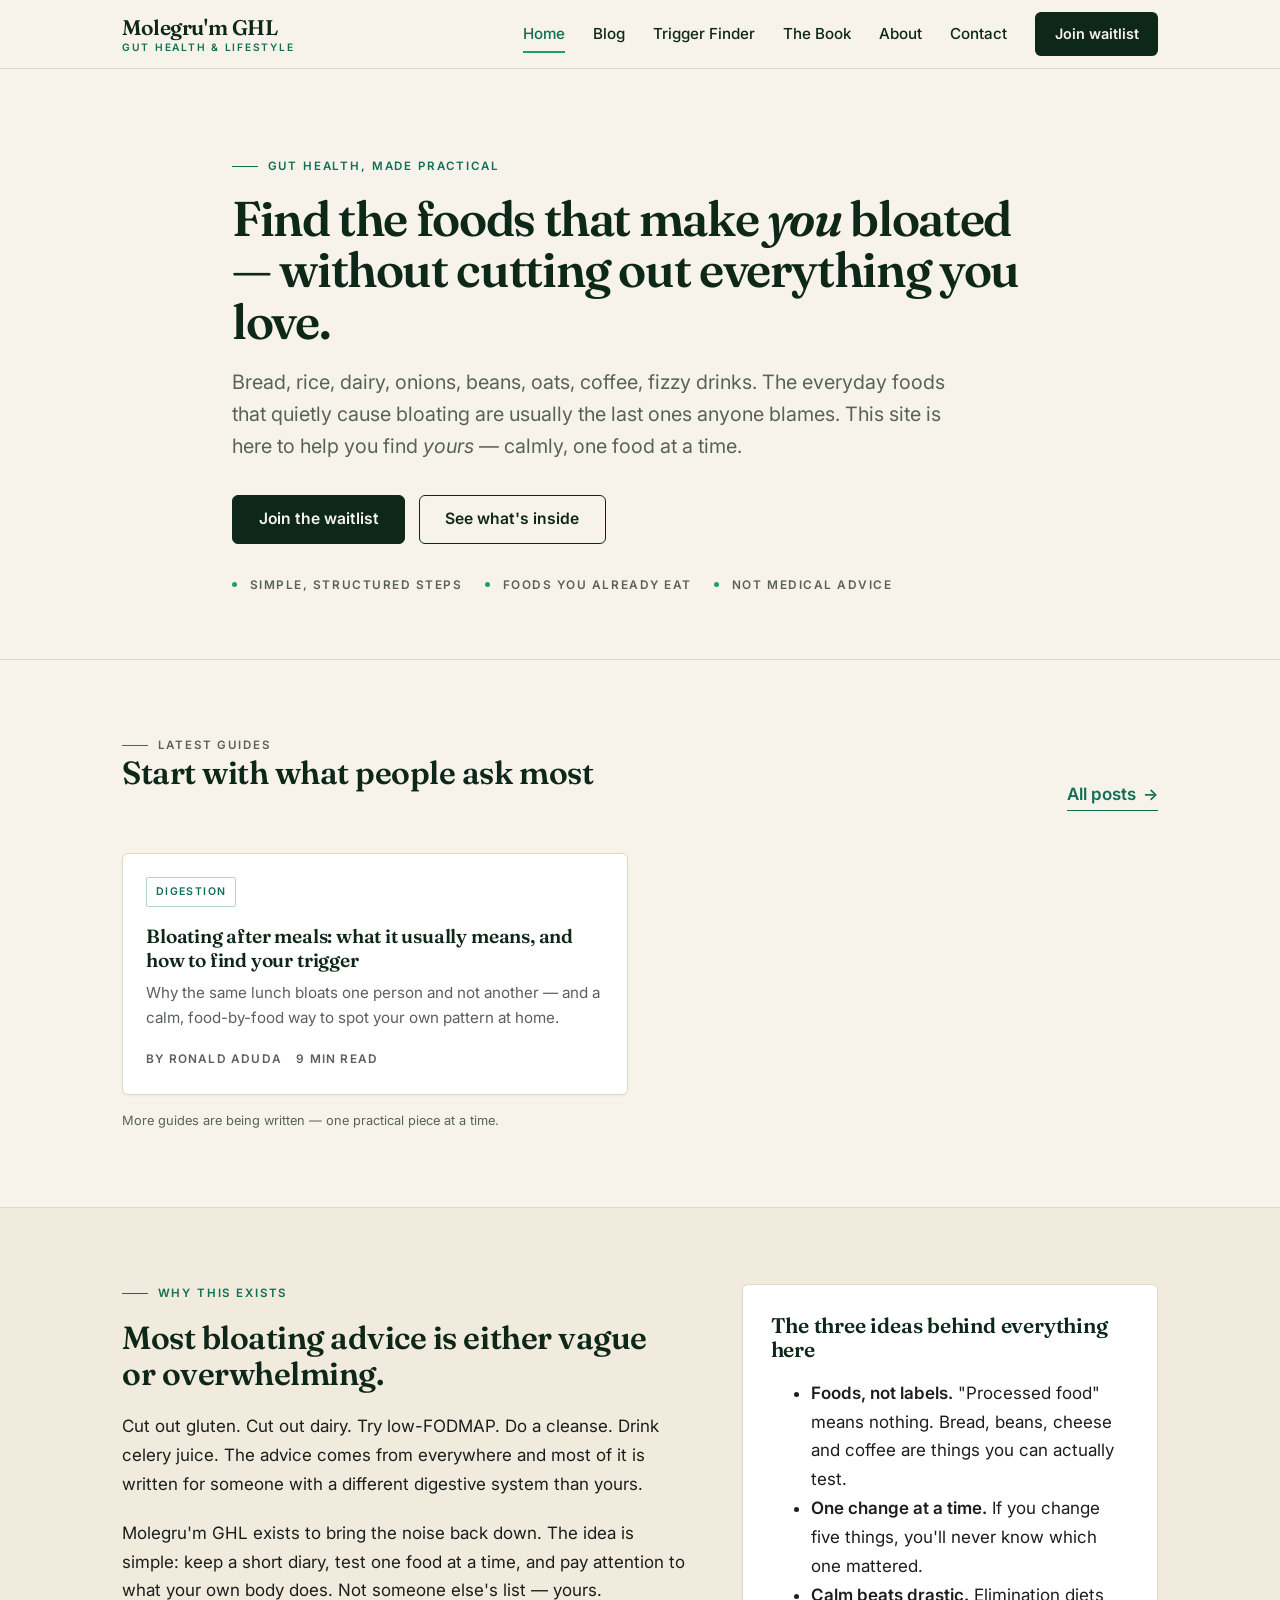
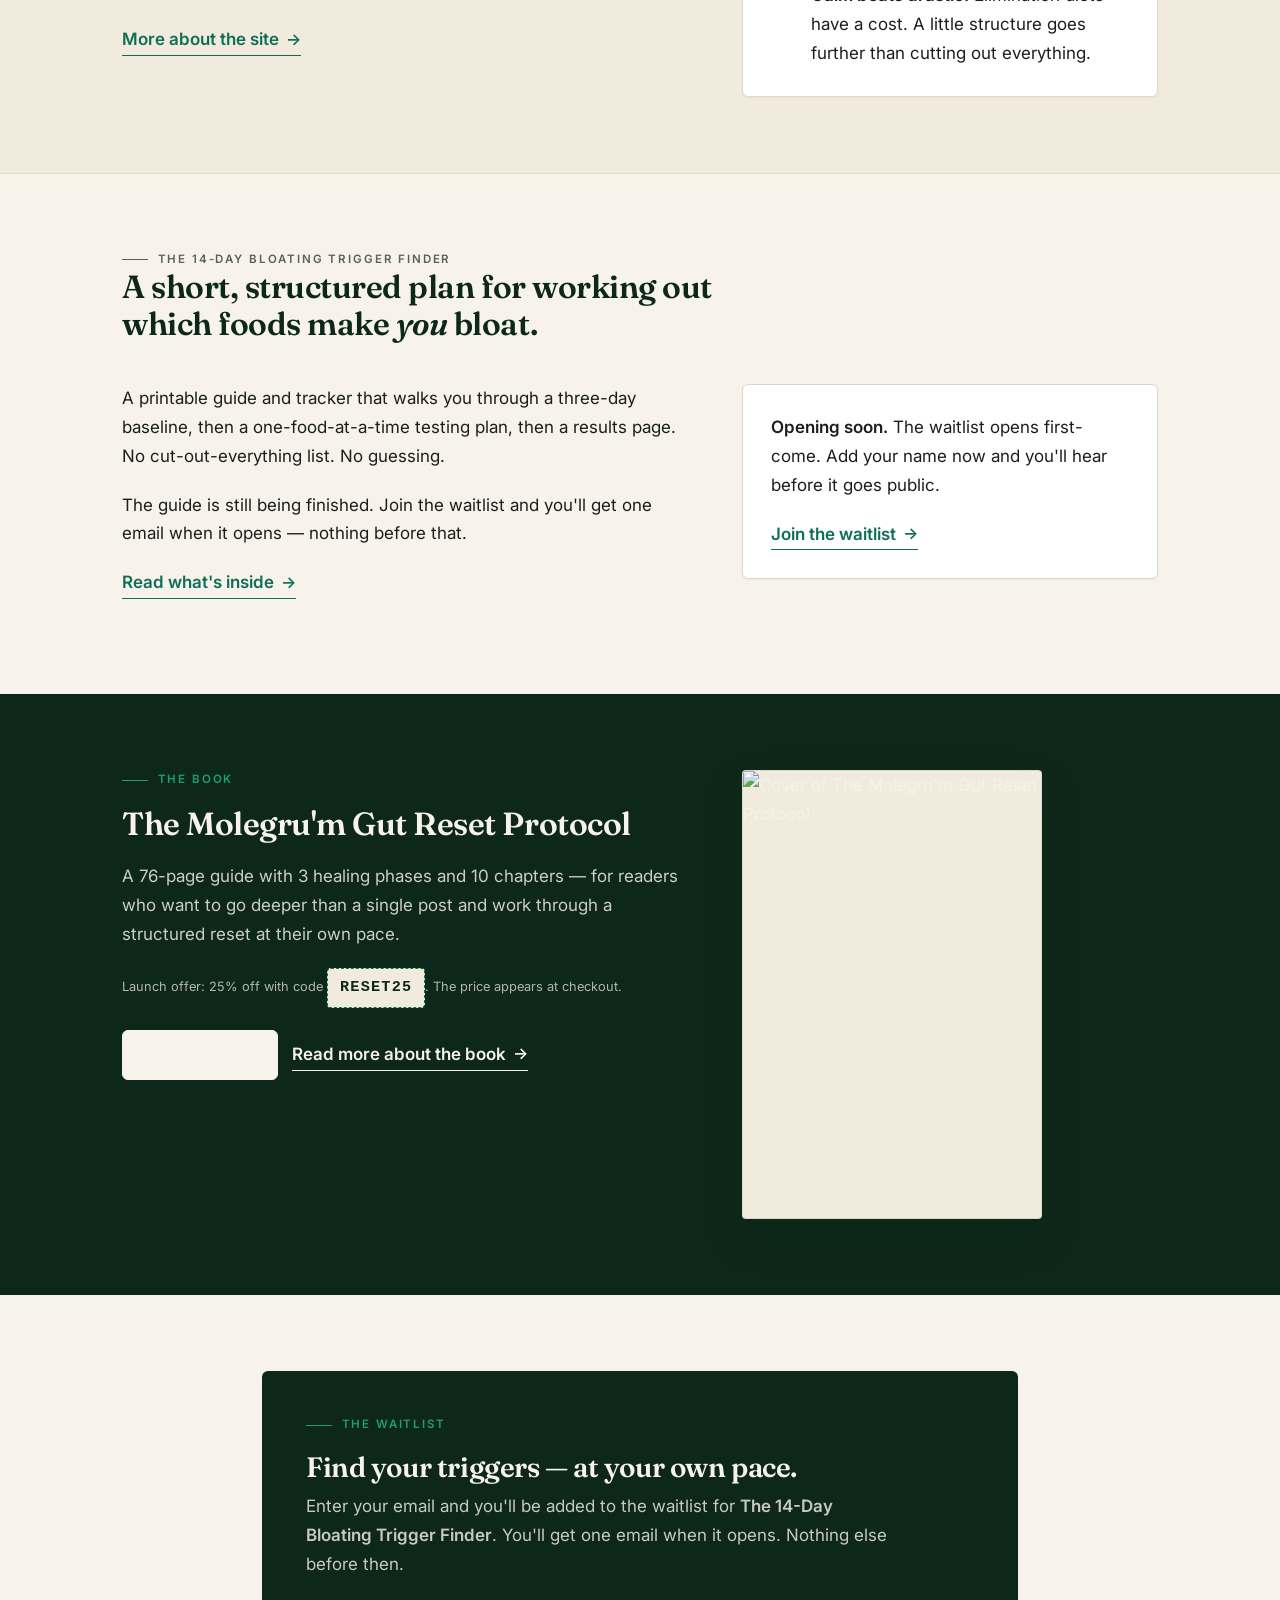
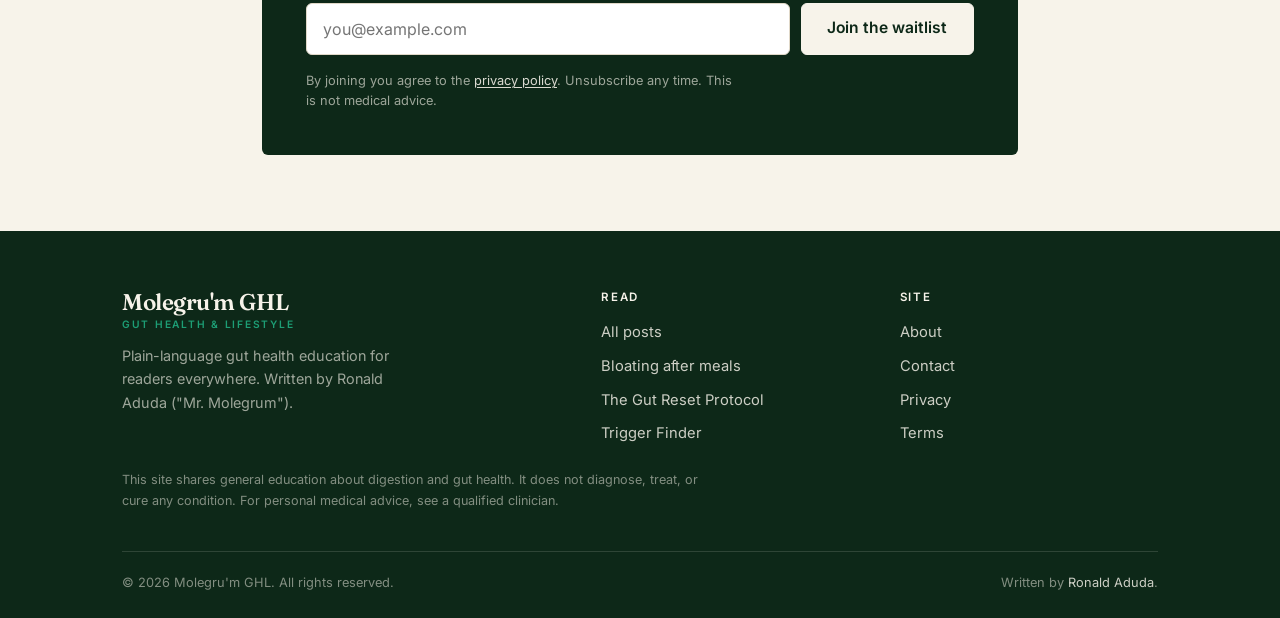
==== index.html @ 6fa5752f "Create index.html" ====
<!DOCTYPE html>
<html lang="en">
<head>
  <meta charset="utf-8">
  <meta name="viewport" content="width=device-width, initial-scale=1">

  <title>Molegru'm GHL — Find the foods that make you bloated</title>
  <meta name="description" content="Plain-language gut health education for readers everywhere. Find your own bloating triggers with simple, structured steps — using foods you already eat. Not medical advice.">
  <link rel="canonical" href="https://molegrumghl.vercel.app/">

  <!-- Open Graph -->
  <meta property="og:type" content="website">
  <meta property="og:site_name" content="Molegru'm GHL">
  <meta property="og:title" content="Molegru'm GHL — Find the foods that make you bloated">
  <meta property="og:description" content="Plain-language gut health education for readers everywhere. Find your own bloating triggers with simple, structured steps — using foods you already eat.">
  <meta property="og:url" content="https://molegrumghl.vercel.app/">
  <meta property="og:image" content="https://molegrumghl.vercel.app/assets/gut-reset-cover-payhip-kFCK6f4L.jpg">

  <!-- Twitter -->
  <meta name="twitter:card" content="summary_large_image">
  <meta name="twitter:title" content="Molegru'm GHL — Find the foods that make you bloated">
  <meta name="twitter:description" content="Plain-language gut health education for readers everywhere. Find your own bloating triggers with simple, structured steps.">
  <meta name="twitter:image" content="https://molegrumghl.vercel.app/assets/gut-reset-cover-payhip-kFCK6f4L.jpg">

  <!-- Fonts -->
  <link rel="preconnect" href="https://fonts.googleapis.com">
  <link rel="preconnect" href="https://fonts.gstatic.com" crossorigin>
  <link href="https://fonts.googleapis.com/css2?family=Fraunces:opsz,wght@9..144,400;9..144,600&family=Inter:wght@400;500;600;700&display=swap" rel="stylesheet">

  <!-- Site stylesheet and script -->
  <link rel="stylesheet" href="/css/style.css">
  <script src="/js/main.js" defer></script>

  <!-- Page-specific: two small colour overrides not in the shared stylesheet -->
  <style>
    .signup .eyebrow { color: var(--bright); }
    .section--forest .form-note { color: rgba(247, 243, 234, .7); }
  </style>

  <!-- Structured data -->
  <script type="application/ld+json">
  {
    "@context": "https://schema.org",
    "@type": "WebSite",
    "name": "Molegru'm GHL",
    "url": "https://molegrumghl.vercel.app/",
    "description": "Plain-language gut health education for readers everywhere.",
    "publisher": {
      "@type": "Person",
      "name": "Ronald Aduda",
      "url": "https://molegrumghl.vercel.app/about"
    }
  }
  </script>
</head>
<body>

  <a class="skip-link" href="#main">Skip to content</a>

  <header class="site-header">
    <div class="wrap header-inner">
      <a class="brand" href="/">
        <span class="brand__mark">Molegru'm GHL</span>
        <span class="brand__sub">Gut Health &amp; Lifestyle</span>
      </a>

      <button class="nav-toggle" type="button"
              aria-label="Open menu"
              aria-expanded="false"
              aria-controls="site-nav">
        <span class="nav-toggle__bar"></span>
        <span class="nav-toggle__bar"></span>
        <span class="nav-toggle__bar"></span>
      </button>

      <nav id="site-nav" class="site-nav" aria-label="Primary">
        <ul>
          <li><a href="/" aria-current="page">Home</a></li>
          <li><a href="/blog/">Blog</a></li>
          <li><a href="/trigger-finder">Trigger Finder</a></li>
          <li><a href="/book">The Book</a></li>
          <li><a href="/about">About</a></li>
          <li><a href="/contact">Contact</a></li>
          <li><a class="nav-cta" href="/trigger-finder">Join waitlist</a></li>
        </ul>
      </nav>
    </div>
  </header>

  <main id="main">

    <!-- Hero -->
    <section class="hero">
      <div class="wrap hero__inner">
        <p class="eyebrow">Gut health, made practical</p>
        <h1>Find the foods that make <em>you</em> bloated — without cutting out everything you love.</h1>
        <p class="lede">
          Bread, rice, dairy, onions, beans, oats, coffee, fizzy drinks. The everyday foods that quietly cause bloating are usually the last ones anyone blames. This site is here to help you find <em>yours</em> — calmly, one food at a time.
        </p>
        <div class="btn-row">
          <a class="btn btn--primary" href="#signup">Join the waitlist</a>
          <a class="btn btn--secondary" href="/trigger-finder">See what's inside</a>
        </div>
        <ul class="hero__meta">
          <li>Simple, structured steps</li>
          <li>Foods you already eat</li>
          <li>Not medical advice</li>
        </ul>
      </div>
    </section>

    <!-- Latest posts -->
    <section class="section">
      <div class="wrap">
        <div class="section-head section-head--row">
          <div>
            <p class="eyebrow">Latest guides</p>
            <h2>Start with what people ask most</h2>
          </div>
          <a class="link-arrow" href="/blog/">All posts</a>
        </div>

        <div class="card-grid">
          <article class="post-card">
            <a class="post-card__link" href="/blog/bloating-after-meals">
              <span class="tag">Digestion</span>
              <h3>Bloating after meals: what it usually means, and how to find your trigger</h3>
              <p>Why the same lunch bloats one person and not another — and a calm, food-by-food way to spot your own pattern at home.</p>
              <div class="post-card__meta">
                <span>By Ronald Aduda</span>
                <span>9 min read</span>
              </div>
            </a>
          </article>
        </div>

        <p class="form-note">More guides are being written — one practical piece at a time.</p>
      </div>
    </section>

    <!-- Why this exists -->
    <section class="section section--alt">
      <div class="wrap">
        <div class="split split--wide-left">
          <div>
            <p class="eyebrow">Why this exists</p>
            <h2>Most bloating advice is either vague or overwhelming.</h2>
            <p>
              Cut out gluten. Cut out dairy. Try low-FODMAP. Do a cleanse. Drink celery juice. The advice comes from everywhere and most of it is written for someone with a different digestive system than yours.
            </p>
            <p>
              Molegru'm GHL exists to bring the noise back down. The idea is simple: keep a short diary, test one food at a time, and pay attention to what your own body does. Not someone else's list — yours.
            </p>
            <p><a class="link-arrow" href="/about">More about the site</a></p>
          </div>
          <div class="panel">
            <h3 class="mt-0">The three ideas behind everything here</h3>
            <ul>
              <li><strong>Foods, not labels.</strong> "Processed food" means nothing. Bread, beans, cheese and coffee are things you can actually test.</li>
              <li><strong>One change at a time.</strong> If you change five things, you'll never know which one mattered.</li>
              <li><strong>Calm beats drastic.</strong> Elimination diets have a cost. A little structure goes further than cutting out everything.</li>
            </ul>
          </div>
        </div>
      </div>
    </section>

    <!-- Trigger Finder teaser -->
    <section class="section">
      <div class="wrap">
        <div class="section-head">
          <p class="eyebrow">The 14-Day Bloating Trigger Finder</p>
          <h2>A short, structured plan for working out which foods make <em>you</em> bloat.</h2>
        </div>

        <div class="split split--wide-left">
          <div>
            <p>
              A printable guide and tracker that walks you through a three-day baseline, then a one-food-at-a-time testing plan, then a results page. No cut-out-everything list. No guessing.
            </p>
            <p>
              The guide is still being finished. Join the waitlist and you'll get one email when it opens — nothing before that.
            </p>
            <p><a class="link-arrow" href="/trigger-finder">Read what's inside</a></p>
          </div>
          <div class="panel">
            <p><strong>Opening soon.</strong> The waitlist opens first-come. Add your name now and you'll hear before it goes public.</p>
            <p class="mb-0"><a class="link-arrow" href="/trigger-finder">Join the waitlist</a></p>
          </div>
        </div>
      </div>
    </section>

    <!-- Book feature -->
    <section class="section section--forest">
      <div class="wrap">
        <div class="split split--wide-left">
          <div>
            <p class="eyebrow">The book</p>
            <h2 class="mt-0">The Molegru'm Gut Reset Protocol</h2>
            <p>
              A 76-page guide with 3 healing phases and 10 chapters — for readers who want to go deeper than a single post and work through a structured reset at their own pace.
            </p>
            <p class="form-note">Launch offer: 25% off with code <span class="code">RESET25</span>. The price appears at checkout.</p>
            <div class="btn-row" style="margin-top: 1.4rem;">
              <a class="btn btn--light" href="https://payhip.com/b/iXCE4" target="_blank" rel="noopener">Get the guide</a>
              <a class="link-arrow" href="/book" style="color: var(--cream);">Read more about the book</a>
            </div>
          </div>
          <div>
            <img class="book-cover"
                 src="https://molegrumghl.vercel.app/assets/gut-reset-cover-payhip-kFCK6f4L.jpg"
                 alt="Cover of The Molegru'm Gut Reset Protocol"
                 loading="lazy" width="600" height="900">
          </div>
        </div>
      </div>
    </section>

    <!-- Signup -->
    <section class="section" id="signup">
      <div class="wrap wrap--narrow">
        <div class="signup">
          <p class="eyebrow">The waitlist</p>
          <h2>Find your triggers — at your own pace.</h2>
          <p>Enter your email and you'll be added to the waitlist for <strong>The 14-Day Bloating Trigger Finder</strong>. You'll get one email when it opens. Nothing else before then.</p>

          <!-- REPLACE with MailerLite form action:
               Set action="https://assets.mailerlite.com/jsonp/XXXXXX/forms/XXXXXX/subscribe"
               (that URL comes from MailerLite's "Embed form" → HTML snippet).
               Keep <input name="email"> and paste any extra hidden inputs MailerLite gives you.
               Delete the placeholder "#REPLACE-WITH-MAILERLITE-ACTION" when you do. -->
          <form data-signup action="#REPLACE-WITH-MAILERLITE-ACTION" method="post" novalidate>
            <div class="form-row">
              <label class="visually-hidden" for="signup-email-home">Your email address</label>
              <input class="input" id="signup-email-home" type="email" name="email"
                     placeholder="you@example.com" required autocomplete="email">
              <button class="btn btn--light" type="submit">Join the waitlist</button>
            </div>
            <p data-signup-status class="form-note" role="status" aria-live="polite"></p>
            <p class="form-note">By joining you agree to the <a href="/privacy">privacy policy</a>. Unsubscribe any time. This is not medical advice.</p>
          </form>
        </div>
      </div>
    </section>

  </main>

  <footer class="site-footer">
    <div class="wrap">
      <div class="footer-grid">
        <div class="footer-about">
          <a class="brand" href="/">
            <span class="brand__mark">Molegru'm GHL</span>
            <span class="brand__sub">Gut Health &amp; Lifestyle</span>
          </a>
          <p>Plain-language gut health education for readers everywhere. Written by Ronald Aduda ("Mr. Molegrum").</p>
        </div>

        <div>
          <h2>Read</h2>
          <ul>
            <li><a href="/blog/">All posts</a></li>
            <li><a href="/blog/bloating-after-meals">Bloating after meals</a></li>
            <li><a href="/book">The Gut Reset Protocol</a></li>
            <li><a href="/trigger-finder">Trigger Finder</a></li>
          </ul>
        </div>

        <div>
          <h2>Site</h2>
          <ul>
            <li><a href="/about">About</a></li>
            <li><a href="/contact">Contact</a></li>
            <li><a href="/privacy">Privacy</a></li>
            <li><a href="/terms">Terms</a></li>
          </ul>
        </div>
      </div>

      <p class="footer-disclaimer">This site shares general education about digestion and gut health. It does not diagnose, treat, or cure any condition. For personal medical advice, see a qualified clinician.</p>

      <div class="footer-bottom">
        <p>&copy; <span data-year></span> Molegru'm GHL. All rights reserved.</p>
        <p>Written by <a href="/about">Ronald Aduda</a>.</p>
      </div>
    </div>
  </footer>

</body>
</html>
---- css/style.css ----
/* ==========================================================================
   Molegru'm GHL — Gut Health & Lifestyle
   Single shared stylesheet for every page.
   --------------------------------------------------------------------------
   CONTENTS
     1.  Design tokens
     2.  Reset & base
     3.  Typography
     4.  Layout & sections
     5.  Header & navigation
     6.  Buttons
     7.  Hero
     8.  Cards & post lists
     9.  Article layout (blog posts)
    10.  Callouts (e.g. "when to see a doctor")
    11.  Forms & email signup
    12.  Book page
    13.  Lists (steps, inside-list)
    14.  Footer
    15.  Utilities
    16.  Motion & print
   ========================================================================== */


/* ==========================================================================
   1. DESIGN TOKENS
   ========================================================================== */
:root {
  /* Brand colours */
  --forest:      #0D2818;
  --deep:        #0a1a0f;
  --green:       #0F6E56;
  --bright:      #1D9E75;
  --cream:       #F7F3EA;
  --ink:         #1a1f1c;

  /* Supporting tones */
  --cream-2:     #F1EBDD;   /* subtle band / alternate section */
  --paper:       #FFFFFF;
  --line:        #E0D8C8;   /* thin rules and card borders */
  --line-soft:   #ECE5D7;
  --muted:       #59615b;   /* secondary text on cream */

  /* Type */
  --font-serif: "Fraunces", "Iowan Old Style", Georgia, "Times New Roman", serif;
  --font-sans:  "Inter", -apple-system, BlinkMacSystemFont, "Segoe UI", Roboto,
                "Helvetica Neue", Arial, sans-serif;

  /* Measure */
  --wrap:  1100px;   /* outer content width */
  --read:  680px;    /* comfortable reading width */

  /* Shape & depth */
  --radius: 6px;
  --shadow-sm: 0 1px 2px rgba(13, 40, 24, .05);
  --shadow-md: 0 12px 32px rgba(13, 40, 24, .09);
  --ease: cubic-bezier(.22, .61, .36, 1);
}


/* ==========================================================================
   2. RESET & BASE
   ========================================================================== */
*,
*::before,
*::after { box-sizing: border-box; }

html {
  font-size: 100%;
  -webkit-text-size-adjust: 100%;
  scroll-behavior: smooth;
  scroll-padding-top: 90px; /* clears the sticky header on anchor jumps */
}

body {
  margin: 0;
  background: var(--cream);
  color: var(--ink);
  font-family: var(--font-sans);
  font-size: 1.0625rem;      /* 17px */
  line-height: 1.7;
  -webkit-font-smoothing: antialiased;
  -moz-osx-font-smoothing: grayscale;
  text-rendering: optimizeLegibility;
}

img,
svg,
video {
  display: block;
  max-width: 100%;
  height: auto;
}

hr {
  border: 0;
  border-top: 1px solid var(--line);
  margin: 2.5rem 0;
}

::selection {
  background: rgba(29, 158, 117, .22);
  color: var(--forest);
}


/* ==========================================================================
   3. TYPOGRAPHY
   ========================================================================== */
h1, h2, h3, h4 {
  font-family: var(--font-serif);
  font-weight: 600;
  color: var(--forest);
  line-height: 1.15;
  letter-spacing: -.015em;
  margin: 0 0 .6em;
}

h1 {
  font-size: clamp(2rem, 4.6vw, 3.05rem);
  line-height: 1.06;
  letter-spacing: -.028em;
}

h2 { font-size: clamp(1.45rem, 2.8vw, 2rem); }
h3 { font-size: clamp(1.14rem, 2vw, 1.32rem); letter-spacing: -.01em; }
h4 { font-size: 1.05rem; letter-spacing: 0; }

p { margin: 0 0 1.15em; }

a {
  color: var(--green);
  text-decoration: underline;
  text-decoration-thickness: .06em;
  text-underline-offset: .18em;
  transition: color .15s ease;
}
a:hover { color: var(--forest); }

strong { font-weight: 600; }
small { font-size: .875rem; }

blockquote {
  margin: 2rem 0;
  padding: .2rem 0 .2rem 1.4rem;
  border-left: 3px solid var(--bright);
  font-family: var(--font-serif);
  font-size: 1.2rem;
  line-height: 1.5;
  color: var(--forest);
}
blockquote p:last-child { margin-bottom: 0; }

figure { margin: 2rem 0; }
figcaption {
  margin-top: .7rem;
  font-size: .82rem;
  color: var(--muted);
}

/* Visible keyboard focus everywhere */
:focus-visible {
  outline: 3px solid var(--bright);
  outline-offset: 3px;
  border-radius: 2px;
}


/* ==========================================================================
   4. LAYOUT & SECTIONS
   ========================================================================== */
.wrap {
  width: 100%;
  max-width: var(--wrap);
  margin: 0 auto;
  padding: 0 1.25rem;
}
.wrap--narrow { max-width: 820px; }
.wrap--read   { max-width: var(--read); }

@media (min-width: 640px) {
  .wrap { padding: 0 2rem; }
}

.section { padding: clamp(2.75rem, 6vw, 4.75rem) 0; }
.section--tight-top { padding-top: clamp(1.25rem, 3vw, 2rem); }
.section--tight { padding: clamp(1.75rem, 4vw, 3rem) 0; }

.section--alt {
  background: var(--cream-2);
  border-top: 1px solid var(--line);
  border-bottom: 1px solid var(--line);
}

.section--forest {
  background: var(--forest);
  color: rgba(247, 243, 234, .82);
}
.section--forest h1,
.section--forest h2,
.section--forest h3,
.section--forest h4 { color: var(--cream); }
.section--forest a { color: var(--cream); }
.section--forest a:hover { color: #fff; }
.section--forest strong { color: var(--cream); }

/* Section intro block */
.section-head {
  max-width: 62ch;
  margin-bottom: clamp(1.75rem, 4vw, 2.6rem);
}
.section-head p { color: var(--muted); margin-bottom: 0; }
.section--forest .section-head p { color: rgba(247, 243, 234, .75); }

.section-head--row {
  display: flex;
  flex-wrap: wrap;
  align-items: flex-end;
  justify-content: space-between;
  gap: 1rem;
  max-width: none;
}

/* Small uppercase label above headings */
.eyebrow {
  display: flex;
  align-items: center;
  gap: .6rem;
  margin: 0 0 1rem;
  font-family: var(--font-sans);
  font-size: .72rem;
  font-weight: 600;
  letter-spacing: .16em;
  text-transform: uppercase;
  color: var(--green);
}
.eyebrow::before {
  content: "";
  flex: none;
  width: 26px;
  height: 1px;
  background: currentColor;
}
.section--forest .eyebrow { color: var(--bright); }

/* Generic two-column text block */
.split { display: grid; gap: 2rem; }
@media (min-width: 840px) {
  .split {
    grid-template-columns: 1fr 1fr;
    gap: 3.5rem;
    align-items: start;
  }
  .split--wide-left { grid-template-columns: 1.15fr .85fr; }
}

.panel {
  background: var(--paper);
  border: 1px solid var(--line);
  border-radius: var(--radius);
  padding: clamp(1.25rem, 3vw, 1.75rem);
  box-shadow: var(--shadow-sm);
}
.panel > :last-child { margin-bottom: 0; }


/* ==========================================================================
   5. HEADER & NAVIGATION
   ========================================================================== */
.site-header {
  position: sticky;
  top: 0;
  z-index: 50;
  background: rgba(247, 243, 234, .94);
  border-bottom: 1px solid var(--line);
  -webkit-backdrop-filter: saturate(140%) blur(8px);
  backdrop-filter: saturate(140%) blur(8px);
}

.header-inner {
  display: flex;
  align-items: center;
  justify-content: space-between;
  gap: 1rem;
  min-height: 68px;
}

/* Brand lockup */
.brand {
  display: inline-flex;
  flex-direction: column;
  line-height: 1.05;
  text-decoration: none;
  color: var(--forest);
}
.brand:hover { color: var(--forest); }
.brand__mark {
  font-family: var(--font-serif);
  font-size: 1.32rem;
  font-weight: 600;
  letter-spacing: -.02em;
}
.brand__sub {
  margin-top: 4px;
  font-size: .64rem;
  font-weight: 600;
  letter-spacing: .17em;
  text-transform: uppercase;
  color: var(--green);
}

/* Hamburger */
.nav-toggle {
  display: inline-flex;
  flex-direction: column;
  justify-content: center;
  gap: 5px;
  width: 44px;
  height: 44px;
  padding: 0 10px;
  background: transparent;
  border: 1px solid var(--line);
  border-radius: var(--radius);
  cursor: pointer;
  transition: border-color .18s ease;
}
.nav-toggle:hover { border-color: var(--green); }
.nav-toggle__bar {
  display: block;
  width: 100%;
  height: 2px;
  background: var(--forest);
  transition: transform .22s var(--ease), opacity .18s ease;
}
.nav-toggle[aria-expanded="true"] .nav-toggle__bar:nth-child(1) { transform: translateY(7px) rotate(45deg); }
.nav-toggle[aria-expanded="true"] .nav-toggle__bar:nth-child(2) { opacity: 0; }
.nav-toggle[aria-expanded="true"] .nav-toggle__bar:nth-child(3) { transform: translateY(-7px) rotate(-45deg); }

/* Mobile nav panel */
.site-nav {
  display: none;
  position: absolute;
  left: 0;
  right: 0;
  top: 100%;
  max-height: calc(100vh - 68px);
  overflow-y: auto;
  background: var(--cream);
  border-bottom: 1px solid var(--line);
  box-shadow: var(--shadow-md);
  padding: .4rem 0 1.1rem;
}
.site-nav.is-open { display: block; }

.site-nav ul {
  list-style: none;
  margin: 0;
  padding: 0 1.25rem;
  display: flex;
  flex-direction: column;
  gap: .1rem;
}
.site-nav a {
  display: block;
  padding: .78rem 0;
  font-size: 1rem;
  font-weight: 500;
  color: var(--forest);
  text-decoration: none;
  border-bottom: 1px solid var(--line-soft);
}
.site-nav li:last-child a { border-bottom: 0; }
.site-nav a:hover { color: var(--green); }
.site-nav a[aria-current="page"] { color: var(--green); }

.site-nav .nav-cta {
  margin-top: .75rem;
  text-align: center;
  border: 1px solid var(--forest);
  border-radius: var(--radius);
  padding: .8rem 1rem;
  font-weight: 600;
}
.site-nav .nav-cta:hover {
  background: var(--forest);
  color: var(--cream);
}

/* Desktop nav */
@media (min-width: 860px) {
  .nav-toggle { display: none; }

  .site-nav {
    display: block;
    position: static;
    max-height: none;
    overflow: visible;
    background: none;
    border: 0;
    box-shadow: none;
    padding: 0;
    margin-left: auto;
  }

  .site-nav ul {
    flex-direction: row;
    align-items: center;
    gap: 1.75rem;
    padding: 0;
  }

  .site-nav a {
    padding: .35rem 0;
    font-size: .95rem;
    border-bottom: 0;
  }
  .site-nav a[aria-current="page"] {
    box-shadow: inset 0 -2px 0 var(--bright);
  }

  .site-nav .nav-cta {
    margin-top: 0;
    padding: .6rem 1.15rem;
    border-color: var(--forest);
    background: var(--forest);
    color: var(--cream);
    font-size: .9rem;
  }
  .site-nav .nav-cta:hover {
    background: var(--deep);
    color: #fff;
  }
}


/* ==========================================================================
   6. BUTTONS
   ========================================================================== */
.btn {
  display: inline-flex;
  align-items: center;
  justify-content: center;
  gap: .5rem;
  padding: .9rem 1.6rem;
  font-family: var(--font-sans);
  font-size: .98rem;
  font-weight: 600;
  line-height: 1.2;
  text-align: center;
  text-decoration: none;
  border: 1px solid transparent;
  border-radius: var(--radius);
  cursor: pointer;
  transition: background-color .18s ease, color .18s ease,
              border-color .18s ease, transform .18s var(--ease);
}
.btn:active { transform: translateY(1px); }

.btn--primary {
  background: var(--forest);
  border-color: var(--forest);
  color: var(--cream);
}
.btn--primary:hover {
  background: var(--deep);
  border-color: var(--deep);
  color: #fff;
}

.btn--secondary {
  background: transparent;
  border-color: var(--forest);
  color: var(--forest);
}
.btn--secondary:hover {
  background: var(--forest);
  color: var(--cream);
}

.btn--light {
  background: var(--cream);
  border-color: var(--cream);
  color: var(--forest);
}
.btn--light:hover {
  background: #fff;
  border-color: #fff;
  color: var(--deep);
}

.btn--block { width: 100%; }

.btn-row {
  display: flex;
  flex-wrap: wrap;
  gap: .85rem;
  align-items: center;
}


/* ==========================================================================
   7. HERO
   ========================================================================== */
.hero {
  padding: clamp(2.5rem, 7vw, 5.5rem) 0 clamp(2.25rem, 5vw, 4rem);
  border-bottom: 1px solid var(--line);
}
.hero__inner { max-width: 880px; }
.hero h1 { margin-bottom: 1.15rem; }
.hero .lede {
  max-width: 60ch;
  margin: 0 0 2rem;
  font-size: clamp(1.05rem, 1.9vw, 1.24rem);
  line-height: 1.62;
  color: var(--muted);
}

.hero__meta {
  display: flex;
  flex-wrap: wrap;
  gap: .45rem 1.4rem;
  margin: 1.9rem 0 0;
  padding: 0;
  list-style: none;
  font-size: .74rem;
  font-weight: 600;
  letter-spacing: .13em;
  text-transform: uppercase;
  color: var(--muted);
}
.hero__meta li {
  position: relative;
  padding-left: 1.1rem;
}
.hero__meta li::before {
  content: "";
  position: absolute;
  left: 0;
  top: .62em;
  width: 5px;
  height: 5px;
  border-radius: 50%;
  background: var(--bright);
}


/* ==========================================================================
   8. CARDS & POST LISTS
   ========================================================================== */
.card-grid {
  display: grid;
  gap: 1.5rem;
  grid-template-columns: 1fr;
}
@media (min-width: 720px) {
  .card-grid { grid-template-columns: repeat(2, minmax(0, 1fr)); }
}
@media (min-width: 1000px) {
  .card-grid--3 { grid-template-columns: repeat(3, minmax(0, 1fr)); }
}

.post-card {
  background: var(--paper);
  border: 1px solid var(--line);
  border-radius: var(--radius);
  box-shadow: var(--shadow-sm);
  transition: transform .25s var(--ease), box-shadow .25s var(--ease),
              border-color .25s ease;
}
.post-card:hover {
  transform: translateY(-3px);
  box-shadow: var(--shadow-md);
  border-color: #d3c8b2;
}

.post-card__link {
  display: flex;
  flex-direction: column;
  height: 100%;
  padding: 1.45rem 1.45rem 1.55rem;
  text-decoration: none;
  color: inherit;
}
.post-card__link:focus-visible {
  outline: 3px solid var(--bright);
  outline-offset: 3px;
  border-radius: var(--radius);
}

.post-card h2,
.post-card h3 {
  margin: .1rem 0 .55rem;
  font-size: 1.2rem;
  line-height: 1.25;
}
.post-card p {
  margin: 0;
  font-size: .95rem;
  line-height: 1.62;
  color: var(--muted);
}
.post-card__meta {
  display: flex;
  flex-wrap: wrap;
  gap: .3rem .9rem;
  margin-top: auto;
  padding-top: 1.2rem;
  font-size: .74rem;
  font-weight: 600;
  letter-spacing: .1em;
  text-transform: uppercase;
  color: var(--muted);
}

/* Category tag */
.tag {
  display: inline-block;
  align-self: flex-start;
  margin-bottom: 1rem;
  padding: .3rem .55rem;
  font-size: .66rem;
  font-weight: 600;
  letter-spacing: .13em;
  text-transform: uppercase;
  color: var(--green);
  background: transparent;
  border: 1px solid rgba(15, 110, 86, .3);
  border-radius: 2px;
}

/* Text link with arrow (no icons, just a rule) */
.link-arrow {
  display: inline-flex;
  align-items: center;
  gap: .45rem;
  font-weight: 600;
  text-decoration: none;
  border-bottom: 1px solid currentColor;
  padding-bottom: 1px;
}
.link-arrow::after { content: "\2192"; font-size: .95em; }
.link-arrow:hover { color: var(--forest); }


/* ==========================================================================
   9. ARTICLE LAYOUT (blog posts)
   ========================================================================== */
.breadcrumb {
  padding-top: 1.4rem;
  font-size: .8rem;
  color: var(--muted);
}
.breadcrumb ol {
  display: flex;
  flex-wrap: wrap;
  align-items: center;
  gap: .35rem;
  margin: 0;
  padding: 0;
  list-style: none;
}
.breadcrumb li { display: flex; align-items: center; }
.breadcrumb li + li::before {
  content: "/";
  margin-right: .35rem;
  color: var(--line);
}
.breadcrumb a {
  color: var(--muted);
  text-decoration: none;
}
.breadcrumb a:hover { color: var(--green); text-decoration: underline; }
.breadcrumb [aria-current="page"] { color: var(--ink); }

.article-head {
  max-width: var(--read);
  margin: 0 auto;
  padding: clamp(1.25rem, 3.5vw, 2.25rem) 0 clamp(.75rem, 2vw, 1.25rem);
}
.article-head h1 { margin: .55rem 0 1rem; }
.article-head .lede {
  margin: 0 0 1.5rem;
  font-size: 1.11rem;
  line-height: 1.62;
  color: var(--muted);
}

.post-meta {
  display: flex;
  flex-wrap: wrap;
  align-items: center;
  gap: .3rem 0;
  margin: 0;
  padding: 1.1rem 0 0;
  list-style: none;
  border-top: 1px solid var(--line);
  font-size: .82rem;
  color: var(--muted);
}
.post-meta li { display: flex; align-items: center; }
.post-meta li + li::before {
  content: "";
  display: block;
  width: 1px;
  height: 12px;
  margin: 0 .75rem;
  background: var(--line);
}
.post-meta a { color: var(--green); }

.article-body {
  max-width: var(--read);
  margin: 0 auto;
  font-size: 1.15rem;     /* ~18.4px */
  line-height: 1.78;
  color: var(--ink);
}
.article-body > p:first-child {
  font-size: 1.2rem;
  line-height: 1.7;
}
.article-body h2 {
  margin: 2.6rem 0 .85rem;
  font-size: clamp(1.35rem, 2.4vw, 1.6rem);
}
.article-body h3 {
  margin: 2rem 0 .6rem;
  font-size: 1.17rem;
}
.article-body ul,
.article-body ol {
  margin: 0 0 1.35em;
  padding-left: 1.25em;
}
.article-body li { margin-bottom: .5em; }
.article-body li > ul,
.article-body li > ol { margin-top: .5em; }
.article-body strong { font-weight: 600; }
.article-body em { font-style: italic; }
.article-body hr { margin: 2.5rem 0; }

/* Author box at the foot of a post */
.author-box {
  display: flex;
  flex-wrap: wrap;
  gap: 1.1rem;
  align-items: flex-start;
  max-width: var(--read);
  margin: 3rem auto 0;
  padding: 1.4rem 0 0;
  border-top: 1px solid var(--line);
}
.author-box img {
  width: 62px;
  height: 62px;
  border-radius: 50%;
  object-fit: cover;
  border: 1px solid var(--line);
  background: var(--cream-2);
}
.author-box__text { flex: 1 1 260px; }
.author-box__text p { margin: .35rem 0 0; font-size: .93rem; color: var(--muted); }
.author-box__name {
  font-family: var(--font-serif);
  font-size: 1.05rem;
  font-weight: 600;
  color: var(--forest);
  text-decoration: none;
}


/* ==========================================================================
   10. CALLOUTS
   ========================================================================== */
.callout {
  margin: 2.2rem 0;
  padding: 1.3rem 1.4rem;
  background: var(--paper);
  border: 1px solid var(--line);
  border-left: 3px solid var(--green);
  border-radius: 0 var(--radius) var(--radius) 0;
}
.callout > h2,
.callout > h3 {
  margin: 0 0 .7rem;
  font-size: 1.02rem;
  font-family: var(--font-sans);
  font-weight: 600;
  letter-spacing: .02em;
  color: var(--forest);
}
.callout p,
.callout li { font-size: 1rem; line-height: 1.65; }
.callout ul { margin-bottom: 0; }
.callout > :last-child { margin-bottom: 0; }

.callout--doctor { border-left-color: #b4552f; }
.callout--note   { border-left-color: var(--bright); background: #FBF8F1; }


/* ==========================================================================
   11. FORMS & EMAIL SIGNUP
   ========================================================================== */
.signup {
  padding: clamp(1.6rem, 4vw, 2.75rem);
  background: var(--forest);
  color: rgba(247, 243, 234, .8);
  border-radius: var(--radius);
}
.signup h2 {
  margin-bottom: .55rem;
  color: var(--cream);
  font-size: clamp(1.35rem, 2.4vw, 1.75rem);
}
.signup p { max-width: 54ch; }
.signup form { margin-top: 1.5rem; }
.signup .form-note { color: rgba(247, 243, 234, .62); }
.signup .form-note a { color: rgba(247, 243, 234, .88); }

/* Form rows */
.form-row {
  display: flex;
  flex-direction: column;
  gap: .7rem;
}
@media (min-width: 620px) {
  .form-row { flex-direction: row; align-items: stretch; }
  .form-row input { flex: 1 1 auto; }
  .form-row .btn { flex: 0 0 auto; }
}

.form-note {
  margin: 1rem 0 0;
  font-size: .8rem;
  line-height: 1.55;
  color: var(--muted);
}

/* Inputs */
.input,
input[type="text"],
input[type="email"],
input[type="search"],
textarea {
  width: 100%;
  padding: .88rem 1rem;
  font-family: var(--font-sans);
  font-size: 1rem;
  line-height: 1.4;
  color: var(--ink);
  background: #fff;
  border: 1px solid var(--line);
  border-radius: var(--radius);
  transition: border-color .15s ease, box-shadow .15s ease;
}

:where(.input, input, textarea):focus {
  outline: none;
  border-color: var(--green);
  box-shadow: 0 0 0 3px rgba(29, 158, 117, .28);
}

textarea {
  min-height: 170px;
  resize: vertical;
}

.field { margin-bottom: 1.15rem; }
.field label {
  display: block;
  margin-bottom: .4rem;
  font-size: .88rem;
  font-weight: 600;
  color: var(--forest);
}
.field .hint {
  display: block;
  margin-top: .35rem;
  font-size: .8rem;
  color: var(--muted);
}


/* ==========================================================================
   12. BOOK PAGE
   ========================================================================== */
.book-grid { display: grid; gap: 2.25rem; }
@media (min-width: 820px) {
  .book-grid {
    grid-template-columns: minmax(0, 300px) minmax(0, 1fr);
    gap: 3.5rem;
    align-items: start;
  }
}

.book-cover {
  width: 100%;
  max-width: 300px;
  border-radius: 4px;
  border: 1px solid rgba(13, 40, 24, .1);
  box-shadow: 0 18px 40px rgba(13, 40, 24, .18);
  background: var(--cream-2);
}

.book-facts {
  display: grid;
  gap: 0;
  margin: 1.75rem 0 2rem;
  padding: 0;
  list-style: none;
  border-top: 1px solid var(--line);
}
.book-facts li {
  padding: .85rem 0;
  border-bottom: 1px solid var(--line);
  font-size: .95rem;
  color: var(--muted);
}
.book-facts strong {
  display: block;
  font-family: var(--font-serif);
  font-size: 1.02rem;
  color: var(--forest);
  letter-spacing: -.005em;
}

/* Promo code chip */
.code {
  display: inline-block;
  padding: .45rem .75rem;
  font-family: ui-monospace, SFMono-Regular, Menlo, Consolas, monospace;
  font-size: .95rem;
  font-weight: 600;
  letter-spacing: .08em;
  color: var(--forest);
  background: var(--cream-2);
  border: 1px dashed var(--green);
  border-radius: 4px;
}

.phase-list {
  display: grid;
  gap: 1.25rem;
  margin: 2rem 0 0;
  padding: 0;
  list-style: none;
  counter-reset: phase;
}
.phase-list li {
  counter-increment: phase;
  position: relative;
  padding-left: 3.2rem;
}
.phase-list li::before {
  content: counter(phase);
  position: absolute;
  left: 0;
  top: .05rem;
  width: 2.1rem;
  height: 2.1rem;
  display: grid;
  place-items: center;
  font-size: .85rem;
  font-weight: 600;
  color: var(--green);
  border: 1px solid rgba(15, 110, 86, .35);
  border-radius: 50%;
}
.phase-list h3 { margin: 0 0 .3rem; font-size: 1.08rem; }
.phase-list p { margin: 0; font-size: .96rem; color: var(--muted); }


/* ==========================================================================
   13. LISTS (steps, what's inside)
   ========================================================================== */
.inside-list {
  margin: 2rem 0 0;
  padding: 0;
  list-style: none;
  border-top: 1px solid var(--line);
}
.inside-list li {
  display: grid;
  gap: .3rem;
  padding: 1.2rem 0;
  border-bottom: 1px solid var(--line);
}
.inside-list strong {
  font-family: var(--font-serif);
  font-size: 1.1rem;
  font-weight: 600;
  color: var(--forest);
  letter-spacing: -.01em;
}
.inside-list span {
  font-size: .96rem;
  line-height: 1.65;
  color: var(--muted);
}

.steps {
  display: grid;
  gap: 1.35rem;
  margin: 2rem 0 0;
  padding: 0;
  list-style: none;
  counter-reset: step;
}
.steps li {
  counter-increment: step;
  position: relative;
  padding-left: 3rem;
}
.steps li::before {
  content: counter(step);
  position: absolute;
  left: 0;
  top: .05rem;
  width: 2rem;
  height: 2rem;
  display: grid;
  place-items: center;
  font-size: .82rem;
  font-weight: 600;
  color: var(--green);
  border: 1px solid rgba(15, 110, 86, .35);
  border-radius: 50%;
}
.steps h3 { margin: 0 0 .3rem; font-size: 1.06rem; }
.steps p { margin: 0; font-size: .96rem; color: var(--muted); }


/* ==========================================================================
   14. FOOTER
   ========================================================================== */
.site-footer {
  margin-top: 0;
  padding: clamp(2.5rem, 6vw, 3.75rem) 0 1.5rem;
  background: var(--forest);
  color: rgba(247, 243, 234, .72);
  font-size: .92rem;
}
.site-footer a {
  color: rgba(247, 243, 234, .82);
  text-decoration: none;
}
.site-footer a:hover {
  color: #fff;
  text-decoration: underline;
  text-underline-offset: .2em;
}
.site-footer h2,
.site-footer h3 {
  margin: 0 0 1rem;
  font-family: var(--font-sans);
  font-size: .72rem;
  font-weight: 600;
  letter-spacing: .15em;
  text-transform: uppercase;
  color: var(--cream);
}
.site-footer .brand__mark { color: var(--cream); font-size: 1.42rem; }
.site-footer .brand__sub { color: var(--bright); }

.footer-grid { display: grid; gap: 2.25rem; }
@media (min-width: 720px) {
  .footer-grid { grid-template-columns: 1.7fr 1fr 1fr; gap: 2.5rem; }
}

.footer-about p {
  max-width: 34ch;
  margin: .9rem 0 0;
  font-size: .9rem;
  line-height: 1.65;
  color: rgba(247, 243, 234, .62);
}

.site-footer ul {
  margin: 0;
  padding: 0;
  list-style: none;
  display: grid;
  gap: .55rem;
}

.footer-bottom {
  display: flex;
  flex-wrap: wrap;
  justify-content: space-between;
  gap: .6rem 1.5rem;
  margin-top: 2.5rem;
  padding-top: 1.25rem;
  border-top: 1px solid rgba(247, 243, 234, .14);
  font-size: .8rem;
  color: rgba(247, 243, 234, .5);
}
.footer-bottom p { margin: 0; }

.footer-disclaimer {
  max-width: 72ch;
  margin: 1.5rem 0 0;
  font-size: .79rem;
  line-height: 1.6;
  color: rgba(247, 243, 234, .5);
}


/* ==========================================================================
   15. UTILITIES
   ========================================================================== */
.visually-hidden {
  position: absolute !important;
  width: 1px;
  height: 1px;
  margin: -1px;
  padding: 0;
  overflow: hidden;
  clip: rect(0 0 0 0);
  clip-path: inset(50%);
  white-space: nowrap;
  border: 0;
}

.skip-link {
  position: absolute;
  left: -9999px;
  top: 0;
  z-index: 100;
  padding: .8rem 1.1rem;
  background: var(--forest);
  color: var(--cream);
  font-weight: 600;
  text-decoration: none;
  border-radius: 0 0 var(--radius) 0;
}
.skip-link:focus {
  left: 0;
  color: var(--cream);
  outline: 3px solid var(--bright);
  outline-offset: -3px;
}

.center { text-align: center; }
.center > * { margin-left: auto; margin-right: auto; }
.mt-0 { margin-top: 0; }
.mb-0 { margin-bottom: 0; }

/* Simple inline quote / pull line */
.pull {
  margin: 2.2rem 0;
  padding: 0 0 0 1.25rem;
  border-left: 2px solid var(--bright);
  font-family: var(--font-serif);
  font-size: 1.22rem;
  line-height: 1.5;
  color: var(--forest);
}

/* Error page */
.error-page {
  display: grid;
  place-items: center;
  min-height: 60vh;
  padding: 3rem 0;
  text-align: center;
}
.error-page h1 { font-size: clamp(2.4rem, 8vw, 4rem); margin-bottom: .5rem; }
.error-page p { max-width: 46ch; color: var(--muted); }


/* ==========================================================================
   16. MOTION & PRINT
   ========================================================================== */
@media (prefers-reduced-motion: reduce) {
  html { scroll-behavior: auto; }
  *,
  *::before,
  *::after {
    animation-duration: .001ms !important;
    animation-iteration-count: 1 !important;
    transition-duration: .001ms !important;
  }
}

@media print {
  .site-header,
  .site-footer,
  .signup,
  .btn { display: none !important; }
  body { background: #fff; color: #000; font-size: 11.5pt; }
  .article-body { max-width: none; }
  a { color: #000; text-decoration: underline; }
}
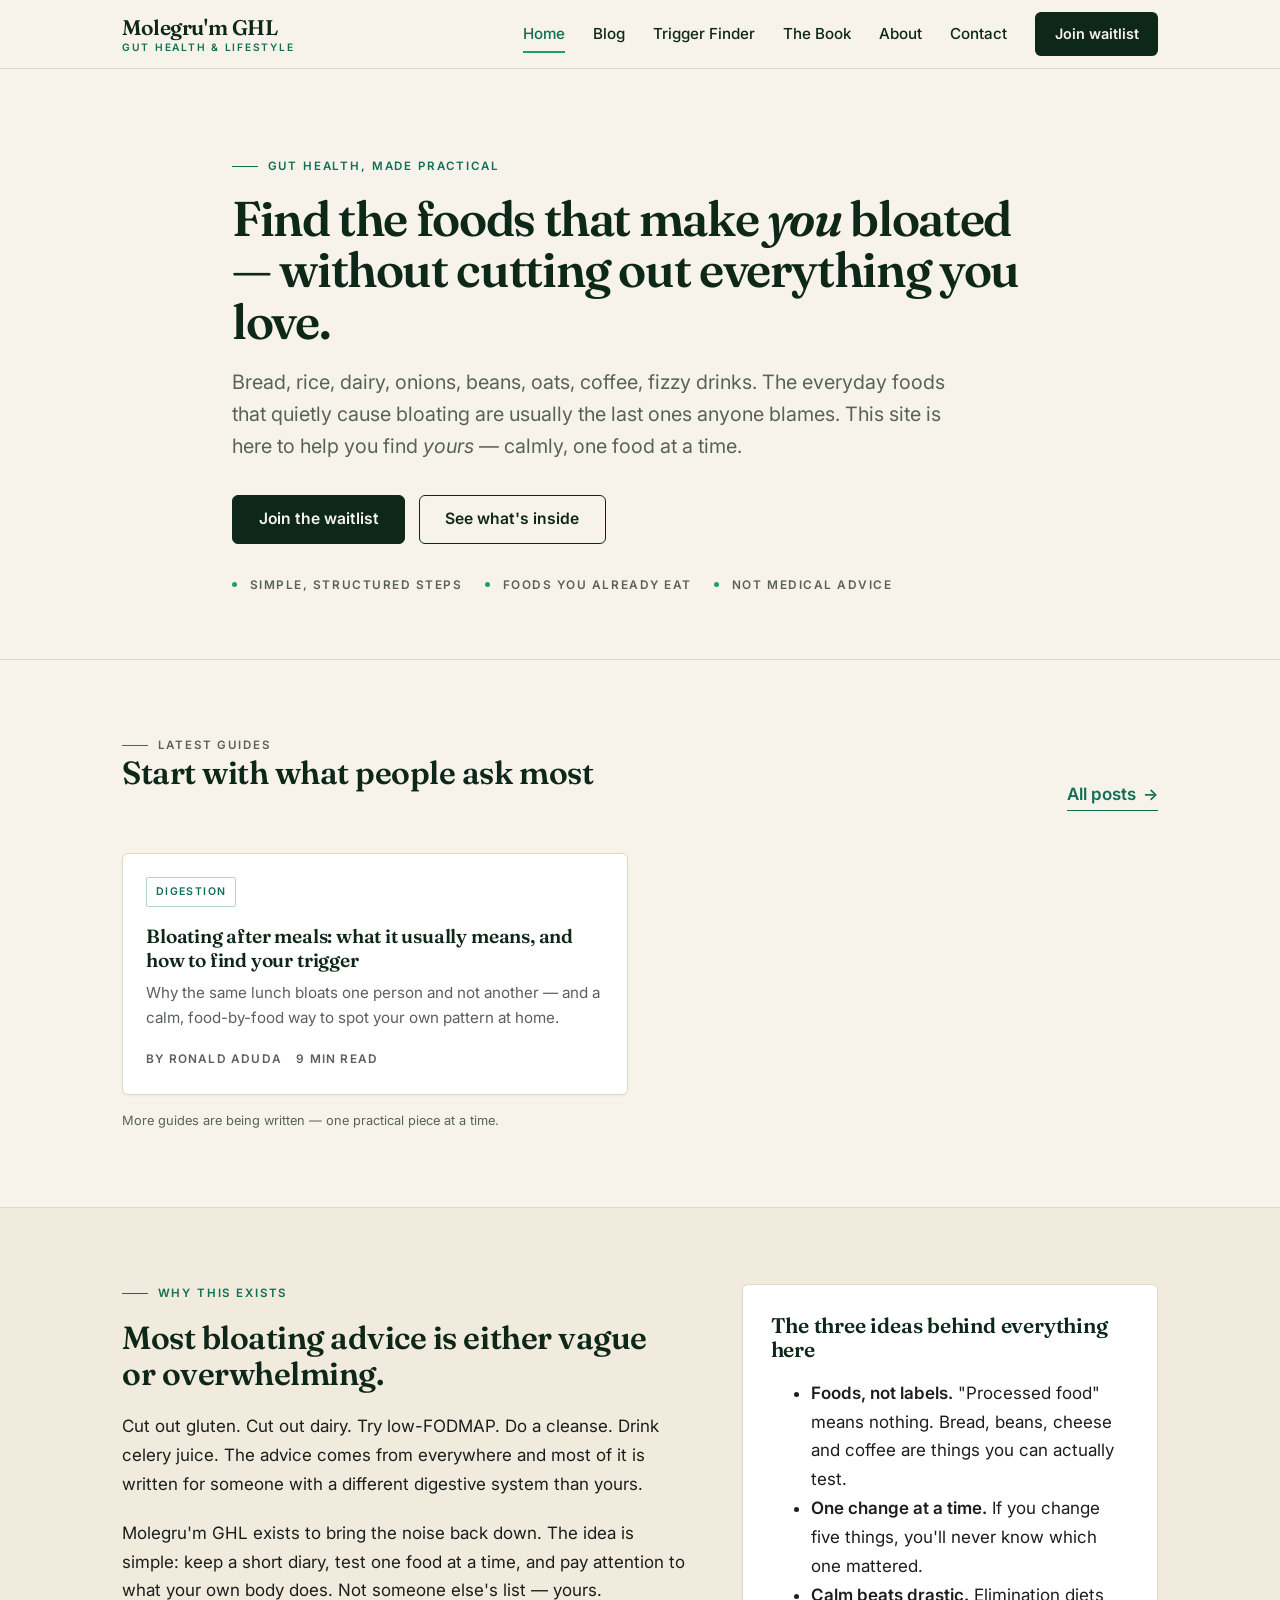
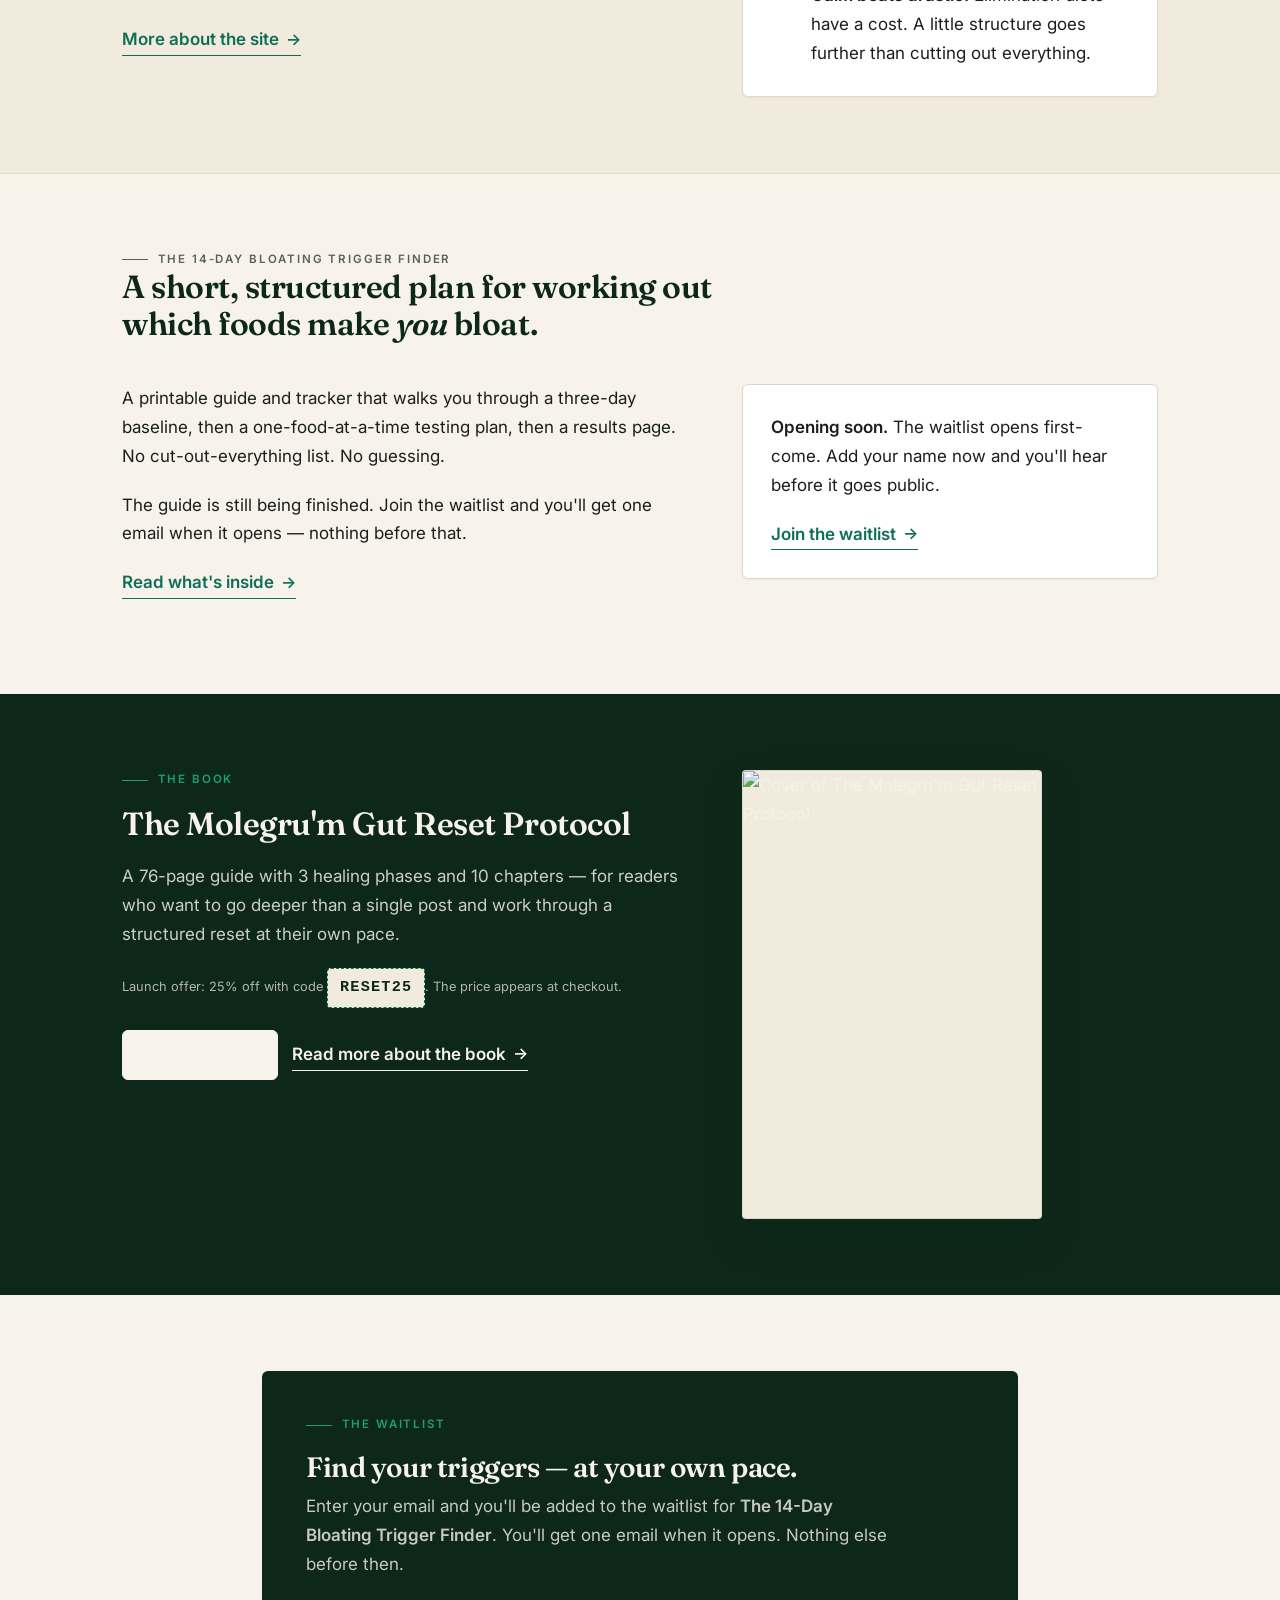
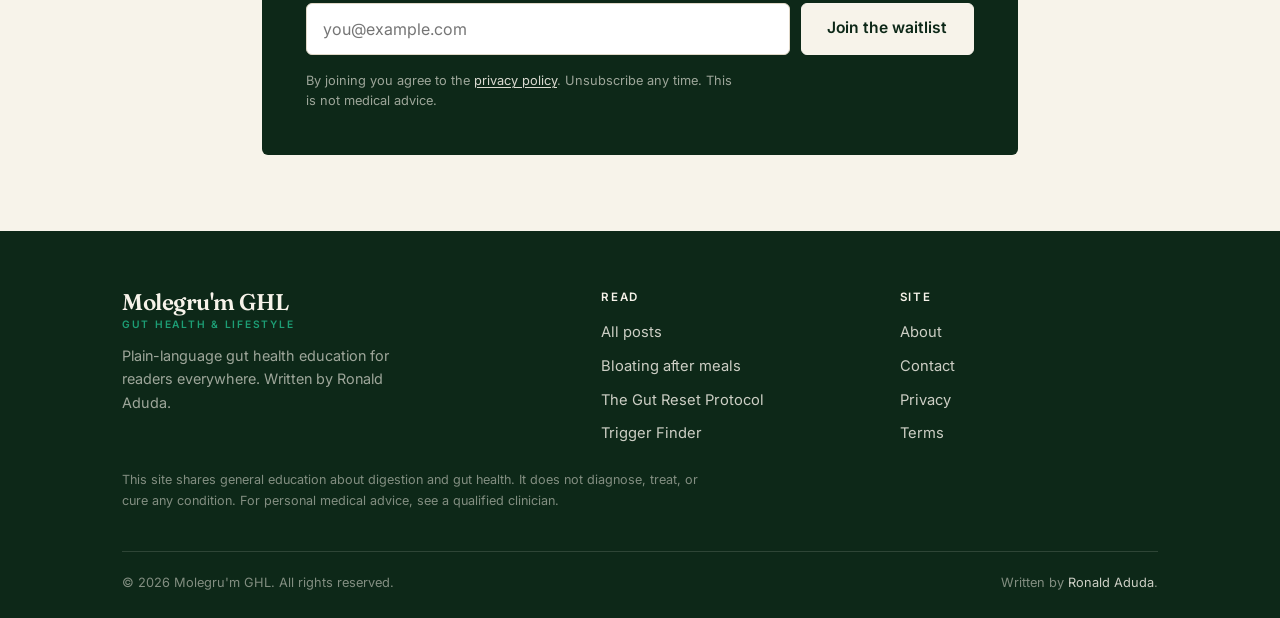
==== commit 423319ec: "Update index.html" ====
--- a/index.html
+++ b/index.html
@@ -254,7 +254,7 @@
             <span class="brand__mark">Molegru'm GHL</span>
             <span class="brand__sub">Gut Health &amp; Lifestyle</span>
           </a>
-          <p>Plain-language gut health education for readers everywhere. Written by Ronald Aduda ("Mr. Molegrum").</p>
+          <p>Plain-language gut health education for readers everywhere. Written by Ronald Aduda.</p>
         </div>
 
         <div>
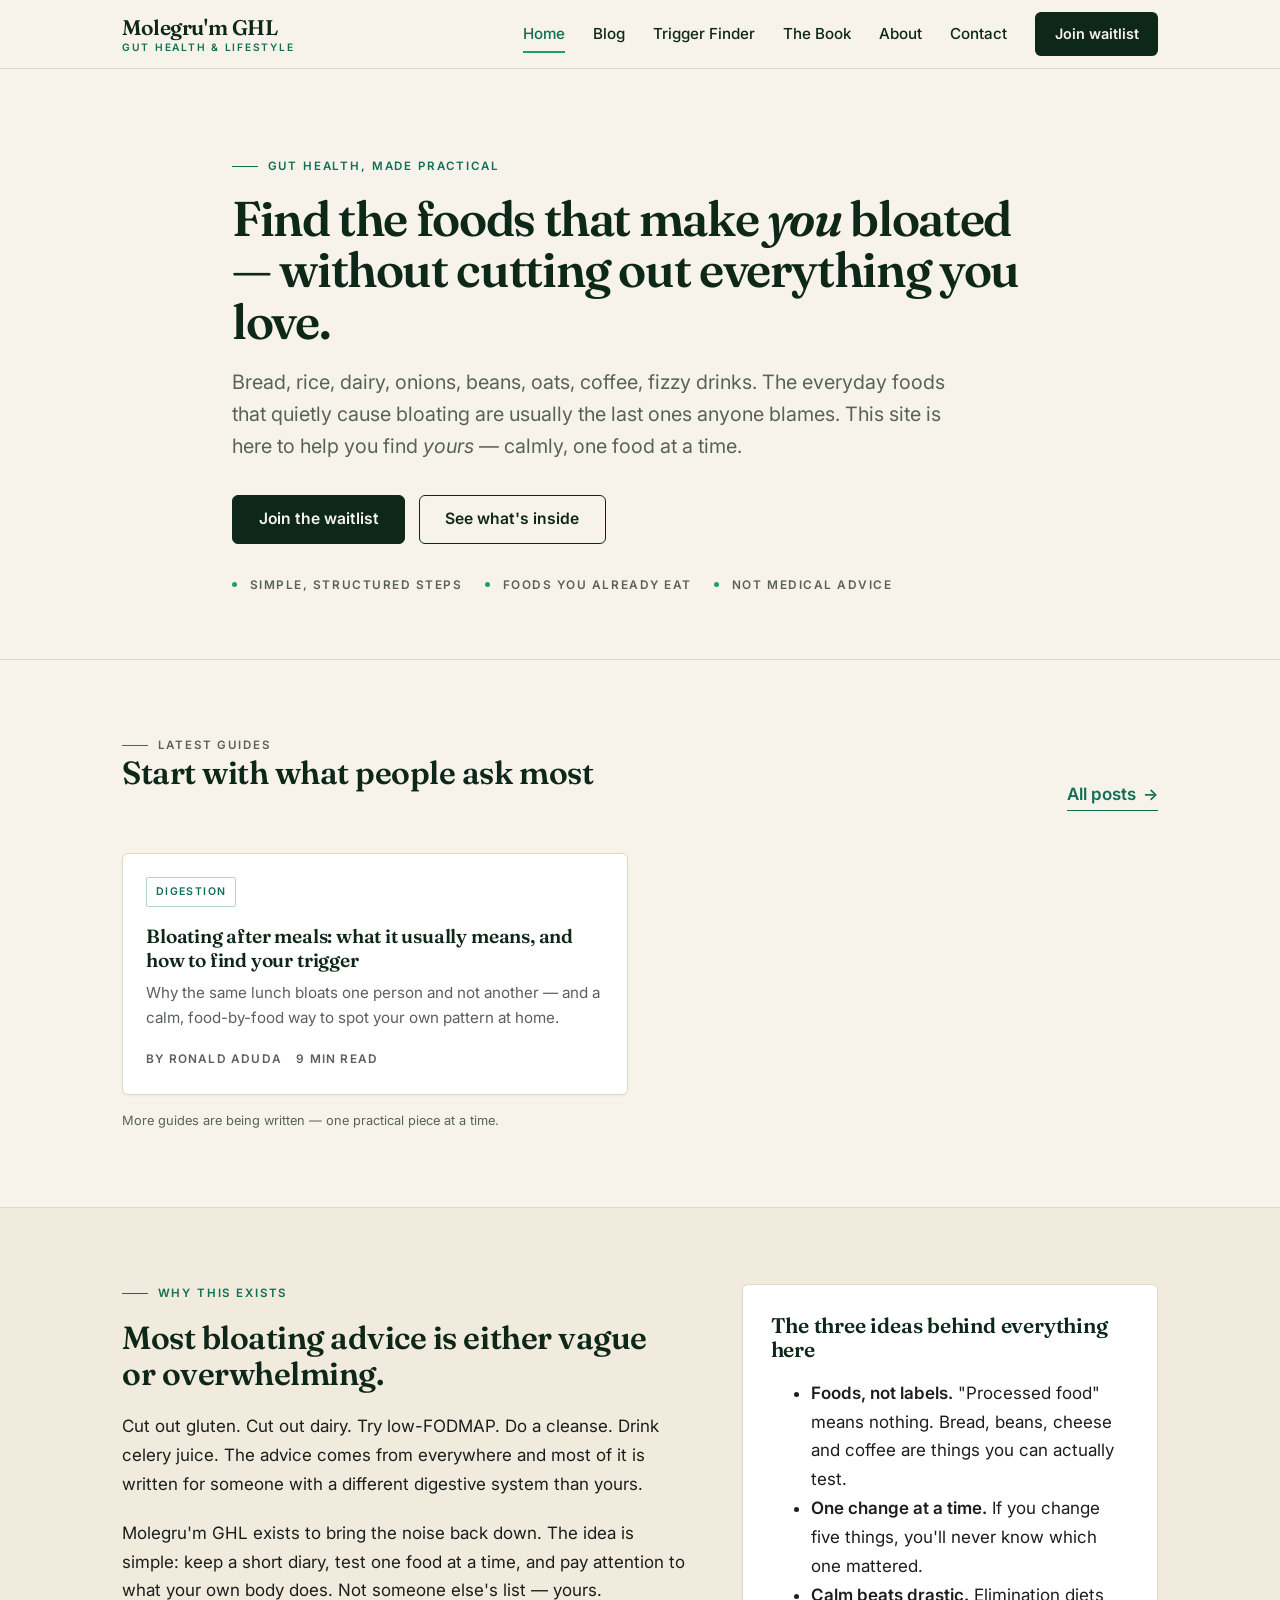
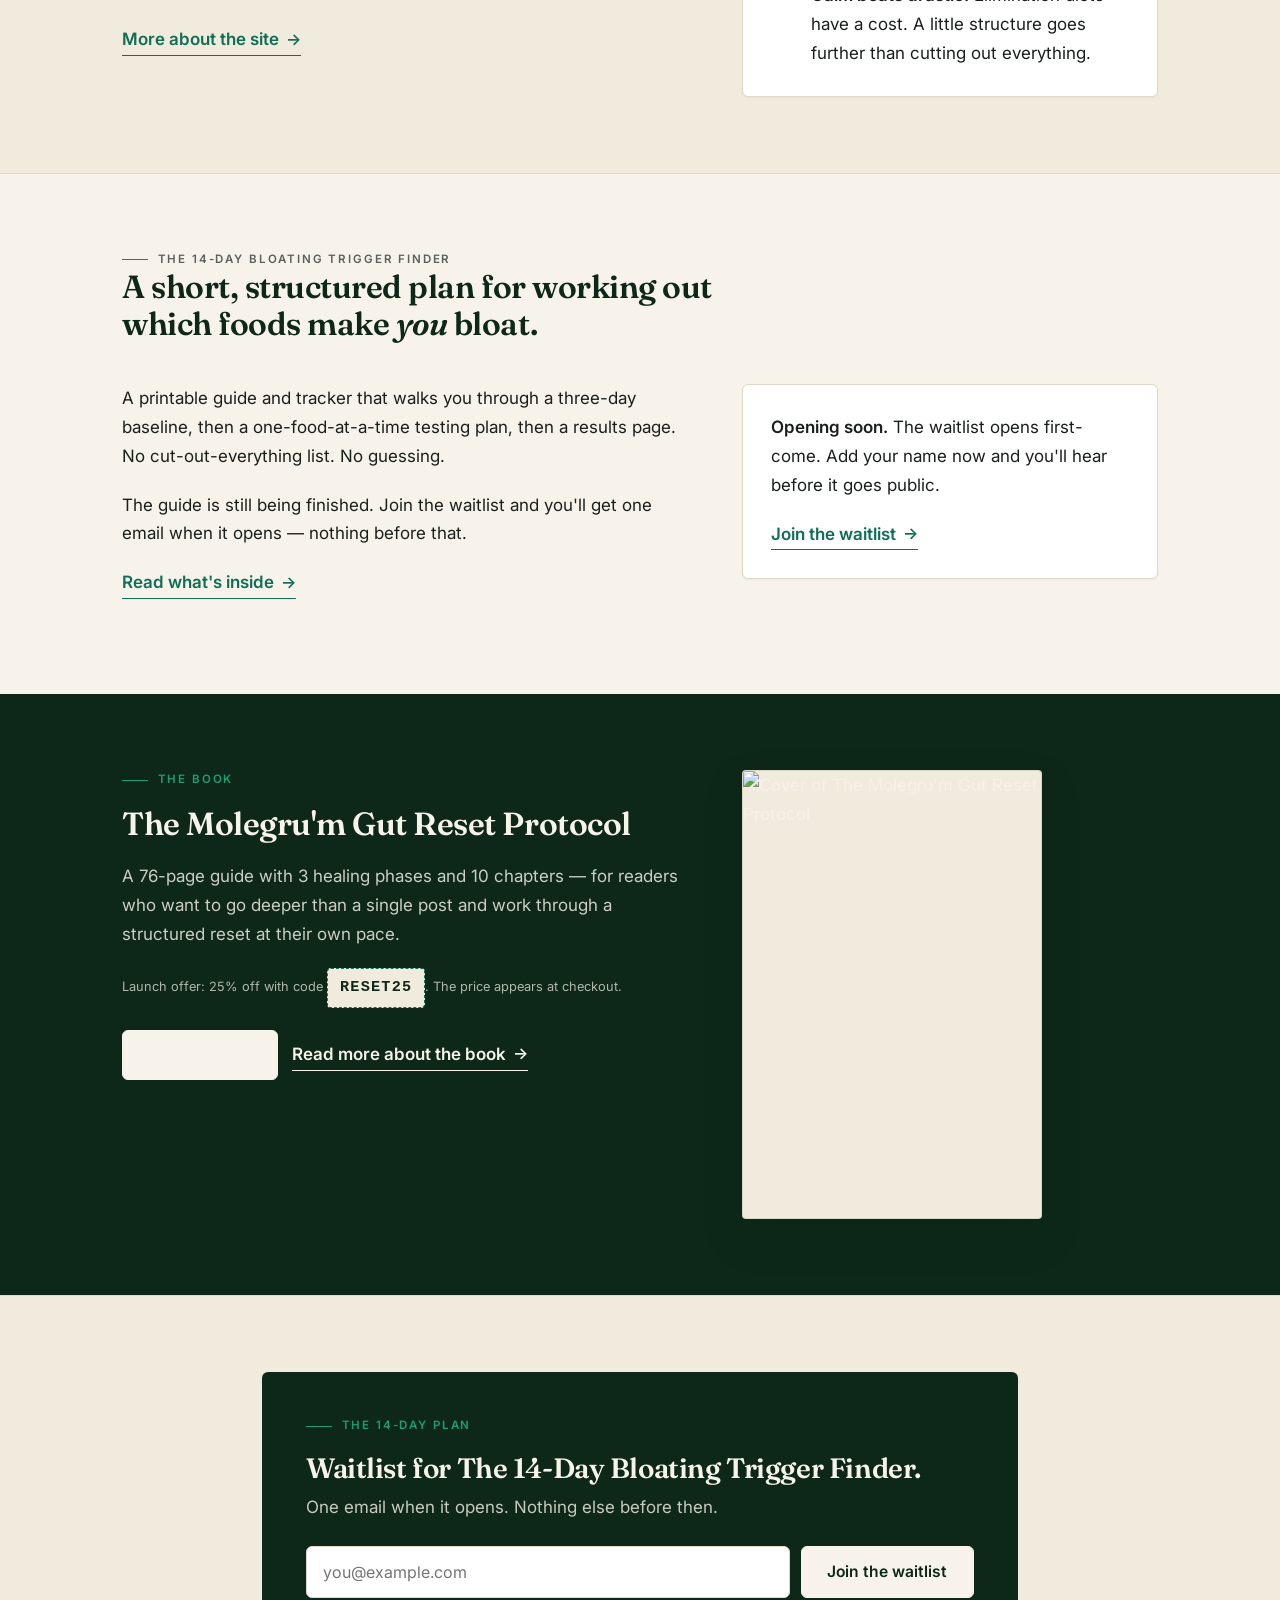
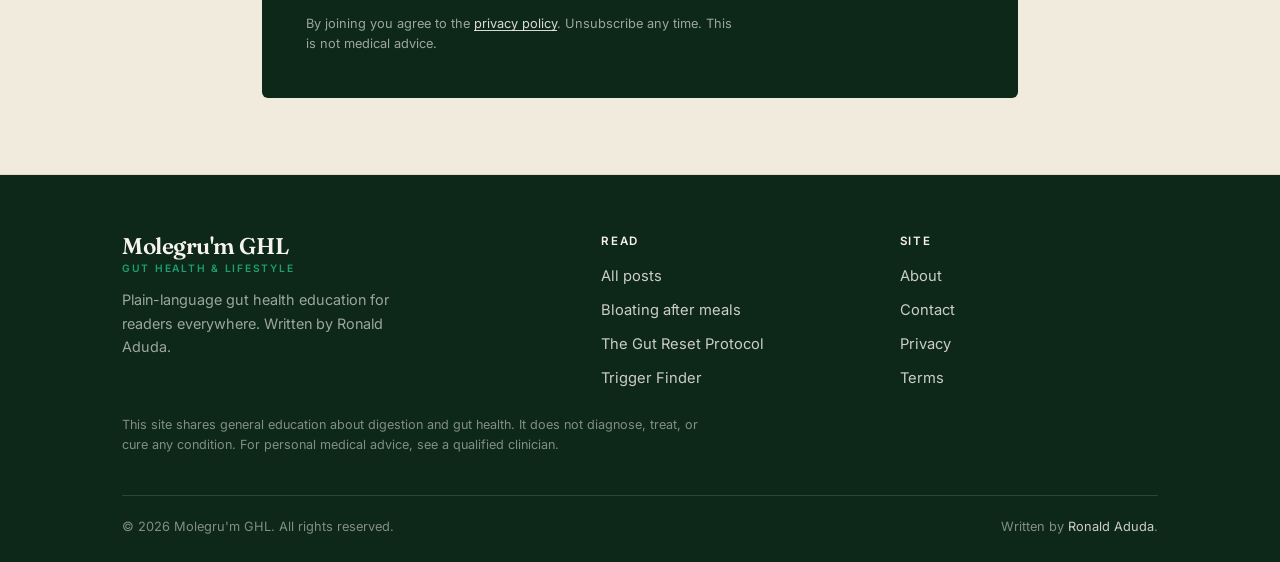
==== commit 5b9582bd: "Update index.html" ====
--- a/index.html
+++ b/index.html
@@ -217,33 +217,33 @@
       </div>
     </section>
 
-    <!-- Signup -->
-    <section class="section" id="signup">
+        <!-- Signup -->
+    <section class="section section--alt">
       <div class="wrap wrap--narrow">
         <div class="signup">
-          <p class="eyebrow">The waitlist</p>
-          <h2>Find your triggers — at your own pace.</h2>
-          <p>Enter your email and you'll be added to the waitlist for <strong>The 14-Day Bloating Trigger Finder</strong>. You'll get one email when it opens. Nothing else before then.</p>
-
-          <!-- REPLACE with MailerLite form action:
-               Set action="https://assets.mailerlite.com/jsonp/XXXXXX/forms/XXXXXX/subscribe"
-               (that URL comes from MailerLite's "Embed form" → HTML snippet).
-               Keep <input name="email"> and paste any extra hidden inputs MailerLite gives you.
-               Delete the placeholder "#REPLACE-WITH-MAILERLITE-ACTION" when you do. -->
-          <form data-signup action="#REPLACE-WITH-MAILERLITE-ACTION" method="post" novalidate>
+          <p class="eyebrow">The 14-day plan</p>
+          <h2>Waitlist for The 14-Day Bloating Trigger Finder.</h2>
+          <p>One email when it opens. Nothing else before then.</p>
+
+          <form data-signup action="https://assets.mailerlite.com/jsonp/2733832/forms/202044902435980882/subscribe" method="post" novalidate>            
             <div class="form-row">
-              <label class="visually-hidden" for="signup-email-home">Your email address</label>
-              <input class="input" id="signup-email-home" type="email" name="email"
+              <label class="visually-hidden" for="signup-email-post">Your email address</label>
+              
+              <input class="input" id="signup-email-post" type="email" name="fields[email]"
                      placeholder="you@example.com" required autocomplete="email">
+                     
+              <input type="hidden" name="ml-submit" value="1">
+              <input type="hidden" name="anticsrf" value="true">
+              
               <button class="btn btn--light" type="submit">Join the waitlist</button>
             </div>
             <p data-signup-status class="form-note" role="status" aria-live="polite"></p>
             <p class="form-note">By joining you agree to the <a href="/privacy">privacy policy</a>. Unsubscribe any time. This is not medical advice.</p>
           </form>
-        </div>
-      </div>
-    </section>
-
+          
+        </div> <!-- THIS WAS MISSING -->
+      </div> <!-- THIS WAS MISSING -->
+    </section> <!-- THIS WAS MISSING -->
   </main>
 
   <footer class="site-footer">
